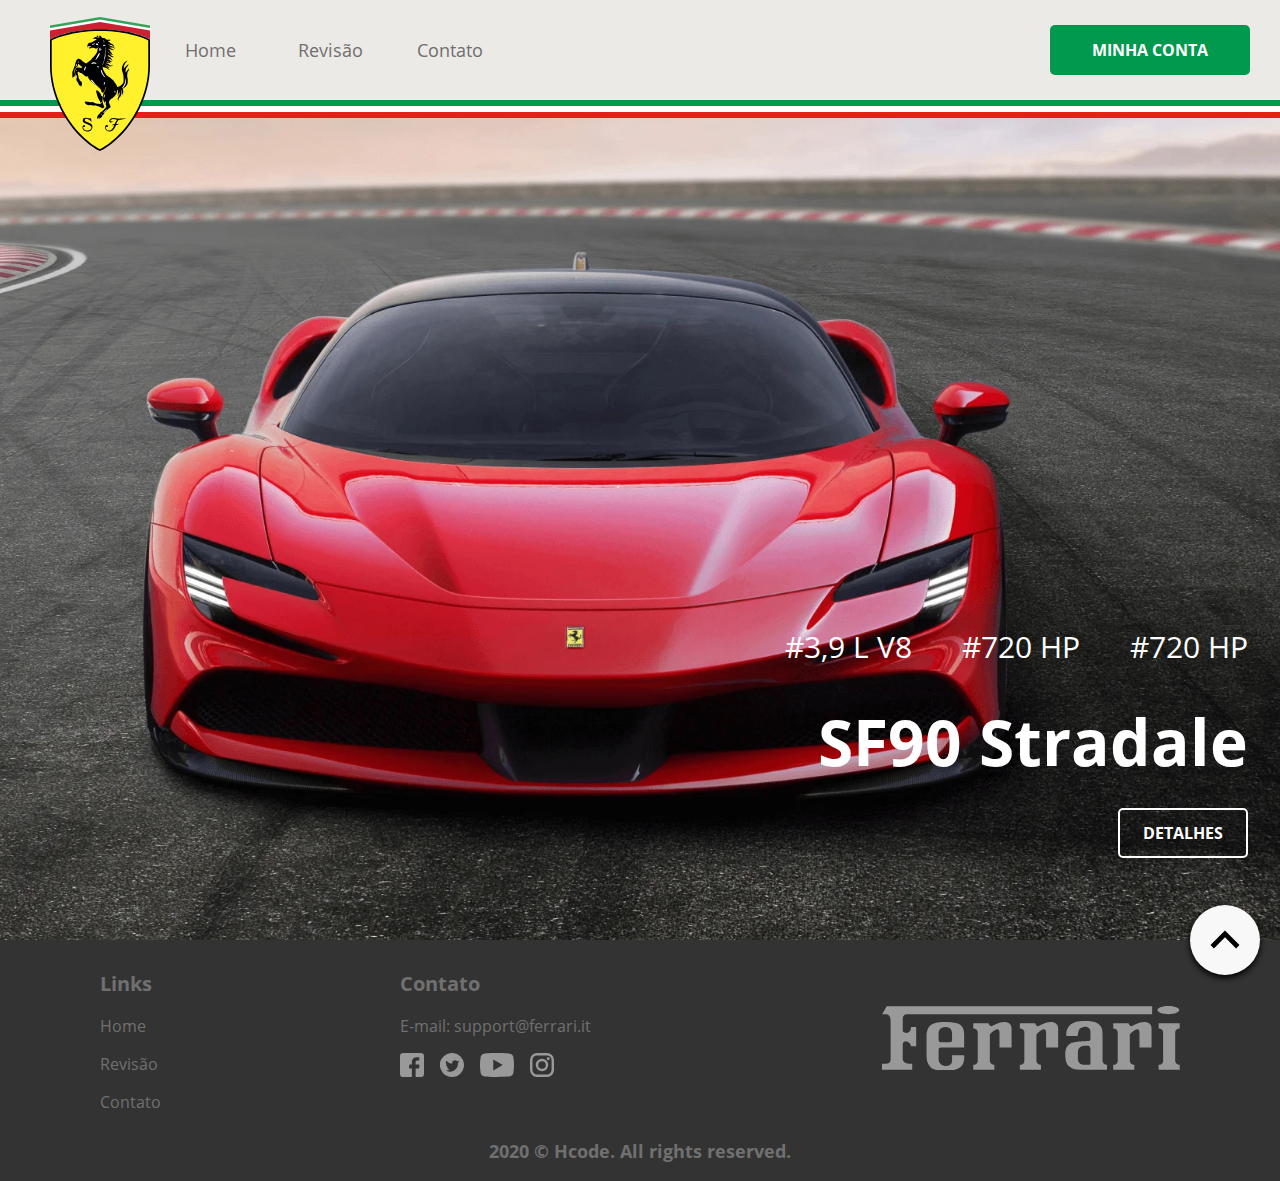
==== index.html @ 1946e090 "parte 1" ====
<!DOCTYPE html>
<html lang="pt-br">
  <head>
    <meta charset="UTF-8" />
    <meta name="viewport" content="width=device-width, initial-scale=1.0" />
    <title>Ferrari - Hcode Lab</title>
    <link
      rel="apple-touch-icon"
      sizes="57x57"
      href="assets/images/apple-icon-57x57.png"
    />
    <link
      rel="apple-touch-icon"
      sizes="60x60"
      href="assets/images/apple-icon-60x60.png"
    />
    <link
      rel="apple-touch-icon"
      sizes="72x72"
      href="assets/images/apple-icon-72x72.png"
    />
    <link
      rel="apple-touch-icon"
      sizes="76x76"
      href="assets/images/apple-icon-76x76.png"
    />
    <link
      rel="apple-touch-icon"
      sizes="114x114"
      href="assets/images/apple-icon-114x114.png"
    />
    <link
      rel="apple-touch-icon"
      sizes="120x120"
      href="assets/images/apple-icon-120x120.png"
    />
    <link
      rel="apple-touch-icon"
      sizes="144x144"
      href="assets/images/apple-icon-144x144.png"
    />
    <link
      rel="apple-touch-icon"
      sizes="152x152"
      href="assets/images/apple-icon-152x152.png"
    />
    <link
      rel="apple-touch-icon"
      sizes="180x180"
      href="assets/images/apple-icon-180x180.png"
    />
    <link
      rel="icon"
      type="image/png"
      sizes="192x192"
      href="assets/images/android-icon-192x192.png"
    />
    <link
      rel="icon"
      type="image/png"
      sizes="32x32"
      href="assets/images/favicon-32x32.png"
    />
    <link
      rel="icon"
      type="image/png"
      sizes="96x96"
      href="assets/images/favicon-96x96.png"
    />
    <link
      rel="icon"
      type="image/png"
      sizes="16x16"
      href="assets/images/favicon-16x16.png"
    />
    <link rel="manifest" href="manifest.json" />
    <meta name="msapplication-TileColor" content="#E1DEDD" />
    <meta
      name="msapplication-TileImage"
      content="assets/images/ms-icon-144x144.png"
    />
    <meta name="theme-color" content="#E1DEDD" />
    <meta name="description" content="Conheça a Ferrari Auto Center" />
    <link rel="stylesheet" href="assets/css/main.css" type="text/css" />
  </head>
  <body>
    <header id="header">
      <div class="overlay"></div>
      <a href="index.html#home"
        ><img
          src="assets/images/ferrari-logo.svg"
          class="logo"
          alt="Logo Ferrari"
      /></a>
      <button type="button" id="btn-open">
        <svg
          id="menu-black-18dp"
          xmlns="http://www.w3.org/2000/svg"
          width="32"
          height="32"
          viewBox="0 0 32 32"
        >
          <path
            id="Caminho_215"
            data-name="Caminho 215"
            d="M0,0H32V32H0Z"
            fill="none"
          />
          <path
            id="Caminho_216"
            data-name="Caminho 216"
            d="M3,18H29V16H3Zm0-5H29V11H3ZM3,6V8H29V6Z"
            transform="translate(0 4)"
          />
        </svg>
      </button>
      <div class="menu">
        <nav>
          <button type="button" id="btn-close">
            <svg
              xmlns="http://www.w3.org/2000/svg"
              width="24"
              height="24"
              viewBox="0 0 24 24"
            >
              <path d="M0,0H24V24H0Z" fill="none" />
              <path
                d="M19,6.41,17.59,5,12,10.59,6.41,5,5,6.41,10.59,12,5,17.59,6.41,19,12,13.41,17.59,19,19,17.59,13.41,12Z"
              />
            </svg>
          </button>
          <ul>
            <li><a href="index.html#home">Home</a></li>
            <li><a href="index.html#service">Revisão</a></li>
            <li><a href="index.html#contact">Contato</a></li>
            <li class="divider"><hr /></li>
            <li class="hide-guest">
              <a href="schedules.html">Agendamentos</a>
            </li>
            <li class="hide-guest"><a href="profile.html">Editar Dados</a></li>
            <li class="hide-guest">
              <a href="change-photo.html">Mudar Foto</a>
            </li>
            <li class="hide-guest">
              <a href="change-password.html">Alterar Senha</a>
            </li>
          </ul>
        </nav>
        <div class="footer">
          <hr />
          <div>
            <picture>
              <a href="profile.html"
                ><img src="assets/images/user.png" alt="João Rangel"
              /></a>
            </picture>
            <div>
              <a href="profile.html">
                <strong>João Rangel</strong>
                <small>joaohcrangel@gmail.com</small>
              </a>
            </div>
            <button type="button">
              <svg
                xmlns="http://www.w3.org/2000/svg"
                width="24"
                height="24"
                viewBox="0 0 24 24"
              >
                <path d="M0,0H24V24H0Z" fill="none" />
                <path
                  d="M10.09,15.59,11.5,17l5-5-5-5L10.09,8.41,12.67,11H3v2h9.67ZM19,3H5A2,2,0,0,0,3,5V9H5V5H19V19H5V15H3v4a2,2,0,0,0,2,2H19a2.006,2.006,0,0,0,2-2V5A2.006,2.006,0,0,0,19,3Z"
                  fill="#333"
                />
              </svg>
            </button>
          </div>
          <a href="auth.html" class="btn-register">Minha Conta</a>
        </div>
      </div>
      <hr class="italy" />
    </header>

    <main id="home">
      <header>
        <ul>
          <li>#3,9 L V8</li>
          <li>#720 HP</li>
          <li>#720 HP</li>
        </ul>
        <h1>SF90 Stradale</h1>
        <a>Detalhes</a>
      </header>
    </main>

    <footer id="footer">
      <button type="button">
        <svg
          xmlns="http://www.w3.org/2000/svg"
          width="64.317"
          height="64.317"
          viewBox="0 0 64.317 64.317"
        >
          <path d="M0,0H64.317V64.317H0Z" fill="none" />
          <path
            d="M9.779,27.858l12.3-12.274,12.3,12.274,3.779-3.779L22.079,8,6,24.079Z"
            transform="translate(10.079 13.439)"
          />
        </svg>
      </button>
      <div class="columns">
        <div>
          <ul class="links">
            <li class="title">Links</li>
            <li><a href="#">Home</a></li>
            <li><a href="#">Revisão</a></li>
            <li><a href="#">Contato</a></li>
          </ul>
          <ul>
            <li class="title">Contato</li>
            <li>
              E-mail:&nbsp;<a href="mailto:support@ferrari.it"
                >support@ferrari.it</a
              >
            </li>
            <li class="social">
              <a href="#"
                ><img src="assets/images/facebook.svg" alt="Facebook"
              /></a>
              <a href="#"
                ><img src="assets/images/twitter.svg" alt="Twitter"
              /></a>
              <a href="#"
                ><img src="assets/images/youtube.svg" alt="Youtube"
              /></a>
              <a href="#"
                ><img src="assets/images/instagram.svg" alt="Instagram"
              /></a>
            </li>
          </ul>
        </div>
        <a href="#" class="logo">
          <svg
            xmlns="http://www.w3.org/2000/svg"
            width="297.709"
            height="64.725"
            viewBox="0 0 297.709 64.725"
          >
            <defs>
              <style>
                .a {
                  opacity: 0.5;
                }
                .b {
                  fill: #fff;
                  fill-rule: evenodd;
                }
              </style>
            </defs>
            <g class="a" transform="translate(-2.792 -76.071)">
              <path
                class="b"
                d="M2.792,139.8V133.59H6.244c1.725,0,5.178-.345,5.178-4.487V91.825c0-2.244-.173-7.594-4.487-7.594H2.965l4.487-7.939h265.5v7.939H28.681c-2.244,0-5.178.517-5.178,5v11.736c.519,1.38,2.589,1.9,3.625,1.9S31.787,102.7,31.787,97h5.178v19.158H31.787c0-1.727-1.906-4.618-4.486-4.833-2.072-.172-3.8.517-3.8,3.28v14.5c0,1.555,1.9,4.487,6.386,4.487H33V139.8H2.792Z"
                transform="translate(0 0.131)"
              />
              <path
                class="b"
                d="M139.469,93.335c0,1.381,1.725,2.761,2.759,3.106,1.209-.862,7.6-4.486,12.6-4.486s7.592,2.587,7.592,6.558V117.5H150.339V102.829c0-1.9-.516-3.28-2.244-3.452s-6.212,3.452-7.419,5.178v26.232c0,2.417,2.416,4.142,4.487,4.142v5.006H124.109v-5.178c2.07,0,4.314-.691,4.487-3.8v-29.17c0-.862-1.381-3.28-4.487-3.28V93.335Zm144.487,0H262.9v5.178c3.1,0,4.484,2.416,4.484,3.28v29.167c-.17,3.106-2.416,3.8-4.484,3.8v5.178h21.053v-5.006c-2.07,0-4.487-1.725-4.487-4.142v-28.65c0-2.07,2.244-3.623,4.487-3.623Zm-191.085,0c0,1.381,1.725,2.761,2.761,3.106,1.208-.862,7.594-4.486,12.6-4.486s7.594,2.587,7.594,6.558V117.5H103.744V102.829c0-1.9-.519-3.28-2.244-3.452s-6.214,3.452-7.422,5.178v26.232c0,2.417,2.417,4.142,4.487,4.142v5.006H77.512v-5.178c2.07,0,4.314-.691,4.487-3.8v-29.17c0-.862-1.381-3.28-4.487-3.28V93.335Zm140,0c0,1.381,1.728,2.761,2.762,3.106,1.209-.862,7.592-4.486,12.6-4.486s7.592,2.587,7.592,6.558V117.5H243.743V102.829c0-1.9-.519-3.28-2.244-3.452s-6.212,3.452-7.422,5.178v26.232c0,2.417,2.416,4.142,4.487,4.142v5.006H217.509v-5.178c2.073,0,4.317-.691,4.487-3.8v-29.17c0-.862-1.38-3.28-4.487-3.28V93.335ZM68.4,125.436H56.317V130.1c0,1.9-.345,5.869-6.041,5.869s-7.42-3.8-7.42-6.559v-9.837a2.06,2.06,0,0,1,1.9-2.072H68.4V104.9c0-5.7-1.208-7.422-3.625-9.837S53.9,91.955,50.1,91.955c-9.664,0-12.772,1.38-15.533,3.623s-3.8,6.9-3.8,10.355v19.5c0,5.176,1.036,8.8,4.314,12.081s13.289,3.28,15.361,3.28,8.973.172,13.979-3.451S68.4,125.436,68.4,125.436Zm-25.542-21.4c0-2.761.862-6.9,6.9-6.9s6.558,4.487,6.558,6.9v6.212a2.1,2.1,0,0,1-2.07,2.07h-9.32a2.072,2.072,0,0,1-2.07-1.9v-6.386Zm163.955,26.75V104.9c0-3.97-.173-8.111-4.317-11.045s-10.872-2.761-13.461-2.761-11.217,0-15.189,4.487-3.28,8.8-3.28,10.526h11.306s.773-5.867,2.328-7.42,5.7-3.28,8.889-.519a4.772,4.772,0,0,1,1.637,3.8v7.42a1.835,1.835,0,0,1-1.552,1.727s-15.708.345-18.467,2.417-5.178,3.451-5.178,11.045,1.9,10.526,4.144,12.081,3.28,3.28,13.461,3.28H211.3v-5.006c-2.069,0-4.484-1.725-4.484-4.142Zm-12.083,2.934a1.391,1.391,0,0,1-1.206,1.034h-5.955c-4.23,0-5.436-3.623-5.436-5.869v-6.645c0-6.47,6.73-6.3,9.4-6.3s3.192,2.242,3.192,3.709V133.72Zm77.908-49.445c6.042,0,10.937-1.836,10.937-4.1s-4.895-4.1-10.937-4.1-10.94,1.836-10.94,4.1S266.6,84.276,272.637,84.276Z"
                transform="translate(16.545 0)"
              />
            </g>
          </svg>
        </a>
      </div>
      <p>2020 © Hcode. All rights reserved.</p>
    </footer>
  </body>
</html>
---- assets/css/main.css ----
@font-face {
  font-family: "Open Sans";
  src: local("Open Sans Light"), url("../fonts/OpenSans-Light.ttf") format("truetype");
  font-style: normal;
  font-weight: 300;
}
@font-face {
  font-family: "Open Sans";
  src: local("Open Sans Regular"), url("../fonts/OpenSans-Regular.ttf") format("truetype");
  font-style: normal;
  font-weight: 400;
}
@font-face {
  font-family: "Open Sans";
  src: local("Open Sans SemiBold"), url("../fonts/OpenSans-SemiBold.ttf") format("truetype");
  font-style: normal;
  font-weight: 600;
}
@font-face {
  font-family: "Open Sans";
  src: local("Open Sans Bold"), url("../fonts/OpenSans-Bold.ttf") format("truetype");
  font-style: normal;
  font-weight: bold;
}
@font-face {
  font-family: "Nothing";
  src: local("Nothing You Could Do"), url("../fonts/NothingYouCouldDo-Regular.ttf") format("truetype");
  font-style: normal;
  font-weight: 300;
}
@font-face {
  font-family: "Teko";
  src: local("Teko"), url("../fonts/Teko-Regular.ttf") format("truetype");
  font-style: normal;
  font-weight: 400;
}
:root {
  --white: #FFF;
  --black: #000;
  --black-hover: #111;
  --black-active: #222;
  --black-10: #0000001a;
  --black-50: rgba(0, 0, 0, .5);
  --black-75: #000000bf;
  --dark-0: #333;
  --dark-1: #000000BF;
  --gray: #79756C;
  --gray-0: #707070;
  --gray-1: #7E7E7E;
  --gray-2: #9A9A99;
  --gray-3: #CCC;
  --gray-4: #00000029;
  --gray-5: #E5E3DFBF;
  --gray-6: #F8F8F8;
  --gray-7: #E5E3DF;
  --gray-8: #DDD;
  --gray-9: #999;
  --gray-10: #EEE;
  --gray-11: #444;
  --gray-12: #E8E8E8;
  --red: #E32119;
  --red-hover: #E4423B;
  --red-active: #C91D16;
  --green: #00994D;
  --green-hover: #00BE60;
  --green-active: #00773C;
  --blue: #00A0E6;
  --blue-hover: #1CABE9;
  --blue-active: #199BD4;
  --success: #D4EDDA;
  --success-border: #C3E6CB;
  --success-color: #155724;
  --danger: #F8D7DA;
  --danger-border: #F5C6CB;
  --danger-color: #721C24;
  --space: 20px;
  --border-radius: 5px;
}

* {
  box-sizing: border-box;
  scroll-behavior: smooth;
  font-family: "Open Sans";
  font-style: normal;
  font-weight: 400;
}

body, div, article, aside, footer, header, main, nav, section, ul, ol, li, button, figure, picture, hr {
  display: flex;
}

body {
  margin: 0;
  flex-direction: column;
  background-color: var(--bg-color);
}
body > main {
  min-height: calc(100vh - 400px);
}

hr.divider {
  background-color: var(--gray-3);
  height: 1px;
  width: calc(100% - 2em);
  margin: 3em 0;
  border: none;
  align-self: center;
}

@media (min-width: 1200px) {
  body > main {
    min-height: calc(100vh - 341px);
  }
}
.toast {
  position: relative;
  height: 80px;
  width: 100%;
  align-items: center;
  padding: var(--space);
  border: 1px solid transparent;
  transition: 1s cubic-bezier(0.19, 1, 0.22, 1);
}
.toast .close {
  position: absolute;
  top: 0;
  right: 0;
  padding: 16px;
  background: none;
  border: none;
  font-size: 32px;
  transition: 0.3s;
  color: var(--black-50);
  min-width: 50px;
  margin: 15px;
}
.toast .close:hover {
  color: var(--black-75);
}
.toast.success {
  color: var(--success-color);
  border-color: var(--success-border);
  background-color: var(--success);
}
.toast.danger {
  color: var(--danger-color);
  border-color: var(--danger-border);
  background-color: var(--danger);
}

form {
  flex-direction: column;
  width: 100%;
  padding: 0 var(--space);
}
form .fields {
  flex-direction: column;
}
form .field {
  position: relative;
  flex-direction: column;
  width: 100%;
  margin-bottom: var(--space);
}
form .field label {
  color: var(--gray-3);
  font-size: 14px;
  position: absolute;
  top: 10px;
  left: 10px;
  transition: color 0.3s ease-in-out;
  z-index: 2;
}
form .field input, form .field textarea, form .field select {
  border: var(--gray-3) 1px solid;
  line-height: 1.5em;
  padding: 10px;
  padding-top: 33px;
  font-size: 16px;
  color: var(--dark-0);
  outline: none;
  border-radius: var(--border-radius);
  position: relative;
  z-index: 1;
  top: 0;
  transition: border-color 0.3s ease-in-out;
  width: 100%;
  background-color: transparent;
}
form .field input:focus, form .field textarea:focus, form .field select:focus {
  border-color: var(--green);
}
form .field input:focus + label, form .field textarea:focus + label, form .field select:focus + label {
  color: var(--green);
}
form .field input[readonly], form .field textarea[readonly], form .field select[readonly] {
  border: none;
  color: var(--black);
  font-weight: bold;
  font-size: 22px;
  text-transform: uppercase;
  padding-bottom: 0;
}
form .field input[readonly] + label, form .field textarea[readonly] + label, form .field select[readonly] + label {
  color: var(--gray-0);
  text-transform: uppercase;
}
form button {
  min-width: 130px;
  border: none;
  height: 50px;
  display: flex;
  justify-content: center;
  align-items: center;
  font-size: 16px;
  font-weight: bold;
  text-transform: uppercase;
  text-decoration: none;
  outline: none;
  cursor: pointer;
  border-radius: var(--border-radius);
  background: transparent;
  color: var(--black);
  background-color: var(--green);
  color: var(--white);
}
form button:hover {
  background-color: var(--black-10);
}
form button:active {
  background-color: var(--black-75);
}
form button:hover {
  background-color: var(--green-hover);
}
form button:active {
  background-color: var(--green-active);
}

@media (min-width: 1200px) {
  form {
    max-width: 400px;
  }
  form .fields {
    flex-direction: row;
  }
  form .fields .field {
    margin-right: var(--space);
  }
  form .fields .field:last-child {
    margin-right: 0;
  }
  form .fields .field textarea {
    min-height: 250px;
  }
  form button {
    max-width: 340px;
  }
}
header.page-title {
  display: flex;
  flex-direction: column;
  align-items: flex-start;
  width: 100%;
}
header.page-title h1, header.page-title h2, header.page-title h3, header.page-title h4, header.page-title h5, header.page-title h6 {
  color: var(--green);
  margin: 0;
  font-size: 32px;
  font-weight: 600;
}
header.page-title hr {
  width: 68px;
  border: none;
  border-top: 4px solid var(--red);
  margin: 10px 0;
}

.page {
  flex-direction: column;
  height: calc(100vh - 140px);
  overflow: auto;
}
.page .page-title {
  margin: var(--space);
  width: calc(100% - var(--space) * 2);
}
.page > header {
  width: 100%;
  min-height: 130px;
  background-color: var(--black);
  color: var(--white);
  justify-content: center;
  align-items: center;
  margin-top: 18px;
}
.page > header h1 {
  font-size: 23px;
  font-weight: bold;
  text-transform: uppercase;
}
.page > main {
  margin-bottom: 80px;
  flex-direction: column;
}
.page > main .toast {
  position: fixed;
  bottom: 0;
  left: 0;
  z-index: 3;
}
.page > main .toast.open {
  transform: translateY(-80px);
}
.page footer.fixed {
  width: 100%;
  position: fixed;
  bottom: 0;
  background-color: var(--gray-12);
  height: 80px;
  left: 0;
  justify-content: space-between;
  align-items: center;
  padding: var(--space);
  z-index: 4;
}
.page footer.fixed button, .page footer.fixed a {
  min-width: 130px;
  border: none;
  height: 50px;
  display: flex;
  justify-content: center;
  align-items: center;
  font-size: 16px;
  font-weight: bold;
  text-transform: uppercase;
  text-decoration: none;
  outline: none;
  cursor: pointer;
  border-radius: var(--border-radius);
  background: transparent;
  color: var(--black);
  background-color: var(--gray-3);
  color: var(--gray-0);
}
.page footer.fixed button:hover, .page footer.fixed a:hover {
  background-color: var(--black-10);
}
.page footer.fixed button:active, .page footer.fixed a:active {
  background-color: var(--black-75);
}
.page footer.fixed button:hover, .page footer.fixed a:hover {
  background-color: var(--gray-hover);
}
.page footer.fixed button:active, .page footer.fixed a:active {
  background-color: var(--gray-active);
}
.page footer.fixed button[type=submit], .page footer.fixed a.black {
  min-width: 130px;
  border: none;
  height: 50px;
  display: flex;
  justify-content: center;
  align-items: center;
  font-size: 16px;
  font-weight: bold;
  text-transform: uppercase;
  text-decoration: none;
  outline: none;
  cursor: pointer;
  border-radius: var(--border-radius);
  background: transparent;
  color: var(--black);
  background-color: var(--black);
  color: var(--white);
}
.page footer.fixed button[type=submit]:hover, .page footer.fixed a.black:hover {
  background-color: var(--black-10);
}
.page footer.fixed button[type=submit]:active, .page footer.fixed a.black:active {
  background-color: var(--black-75);
}
.page footer.fixed button[type=submit]:hover, .page footer.fixed a.black:hover {
  background-color: var(--black-hover);
}
.page footer.fixed button[type=submit]:active, .page footer.fixed a.black:active {
  background-color: var(--black-active);
}
.page.blue > header {
  background-color: var(--blue);
}
.page.blue footer.fixed button[type=submit], .page.blue footer.fixed a.black {
  min-width: 130px;
  border: none;
  height: 50px;
  display: flex;
  justify-content: center;
  align-items: center;
  font-size: 16px;
  font-weight: bold;
  text-transform: uppercase;
  text-decoration: none;
  outline: none;
  cursor: pointer;
  border-radius: var(--border-radius);
  background: transparent;
  color: var(--black);
  background-color: var(--blue);
  color: var(--white);
}
.page.blue footer.fixed button[type=submit]:hover, .page.blue footer.fixed a.black:hover {
  background-color: var(--black-10);
}
.page.blue footer.fixed button[type=submit]:active, .page.blue footer.fixed a.black:active {
  background-color: var(--black-75);
}
.page.blue footer.fixed button[type=submit]:hover, .page.blue footer.fixed a.black:hover {
  background-color: var(--blue-hover);
}
.page.blue footer.fixed button[type=submit]:active, .page.blue footer.fixed a.black:active {
  background-color: var(--blue-active);
}
.page.green > header {
  background-color: var(--green);
}
.page.green footer.fixed button[type=submit], .page.green footer.fixed a.black {
  min-width: 130px;
  border: none;
  height: 50px;
  display: flex;
  justify-content: center;
  align-items: center;
  font-size: 16px;
  font-weight: bold;
  text-transform: uppercase;
  text-decoration: none;
  outline: none;
  cursor: pointer;
  border-radius: var(--border-radius);
  background: transparent;
  color: var(--black);
  background-color: var(--green);
  color: var(--white);
}
.page.green footer.fixed button[type=submit]:hover, .page.green footer.fixed a.black:hover {
  background-color: var(--black-10);
}
.page.green footer.fixed button[type=submit]:active, .page.green footer.fixed a.black:active {
  background-color: var(--black-75);
}
.page.green footer.fixed button[type=submit]:hover, .page.green footer.fixed a.black:hover {
  background-color: var(--green-hover);
}
.page.green footer.fixed button[type=submit]:active, .page.green footer.fixed a.black:active {
  background-color: var(--green-active);
}

@media (min-width: 1200px) {
  .page > header {
    justify-content: flex-start;
    padding-left: 185px;
    min-height: 160px;
  }
  .page > header h1 {
    font-size: 32px;
  }
  .page footer.fixed {
    justify-content: flex-start;
  }
  .page footer.fixed button + button, .page footer.fixed a + a, .page footer.fixed button + a, .page footer.fixed a + button {
    margin-right: var(--space);
  }
  .page footer.fixed button, .page footer.fixed a {
    order: 1;
  }
  .page footer.fixed button:first-child, .page footer.fixed a:first-child {
    order: 2;
  }
}
.calendar {
  flex-direction: column;
  padding: 0 var(--space);
  margin-bottom: var(--space);
}
.calendar .month {
  justify-content: space-between;
  align-items: center;
  color: var(--gray-2);
  margin-bottom: 10px;
  text-transform: uppercase;
}
.calendar .month h2 {
  font-size: 22px;
  font-weight: 400;
}
.calendar .month button {
  min-width: 130px;
  border: none;
  height: 50px;
  display: flex;
  justify-content: center;
  align-items: center;
  font-size: 16px;
  font-weight: bold;
  text-transform: uppercase;
  text-decoration: none;
  outline: none;
  cursor: pointer;
  border-radius: var(--border-radius);
  background: transparent;
  color: var(--black);
  border: var(--gray-2) 2px solid;
  border-radius: var(--border-radius);
  color: var(--gray-2);
}
.calendar .month button:hover {
  background-color: var(--black-10);
}
.calendar .month button:active {
  background-color: var(--black-75);
}
.calendar .month nav button {
  min-width: 50px;
}
.calendar .month nav button + button {
  margin-left: 10px;
}
.calendar .month .btn-today {
  display: none;
}
.calendar ul {
  margin: 0;
  padding: 0;
}
.calendar .weekdays {
  font-weight: bold;
  text-transform: uppercase;
  color: var(--gray-0);
  display: grid;
  grid-template-columns: 1fr 1fr 1fr 1fr 1fr 1fr 1fr;
}
.calendar .weekdays li {
  justify-content: center;
  padding: 8px 0;
  font-size: 12px;
  font-weight: bold;
}
.calendar .days {
  display: grid;
  grid-template-columns: repeat(7, 1fr);
  grid-template-rows: repeat(5, 12vw);
  grid-gap: 10px;
  color: var(--dark-0);
}
.calendar .days li {
  font-size: 16px;
  justify-content: center;
  align-items: center;
  padding: 0;
  border-radius: 50%;
  cursor: pointer;
  transition: all 0.1s ease-in-out;
}
.calendar .days li:hover {
  background-color: var(--gray-7);
}
.calendar .days li.active {
  background-color: var(--blue);
  color: var(--white);
}
.calendar .days li.active:hover {
  background-color: var(--blue-hover);
}
.calendar .days li.active:active {
  background-color: var(--blue-active);
}
.calendar .days li.selected {
  background-color: var(--green);
  color: var(--white);
}
.calendar .days li.selected:hover {
  background-color: var(--green-hover);
}
.calendar .days li.selected:active {
  background-color: var(--green-active);
}

@media (min-width: 992px) {
  .calendar {
    max-width: 992px;
  }
  .calendar .month {
    margin: var(--space) 0;
  }
  .calendar .month h2 {
    font-size: 44px;
  }
  .calendar .month .btn-today {
    display: flex;
  }
  .calendar .weedays li {
    font-size: 21px;
    font-weight: bold;
  }
  .calendar .days {
    grid-template-rows: repeat(5, 141.7142857143px);
  }
  .calendar .days li {
    font-size: 38px;
  }
}
#header {
  min-width: 320px;
  width: 100%;
  height: 60px;
  background-color: var(--gray-5);
  position: relative;
  z-index: 3;
}
#header .italy {
  width: 100%;
  position: absolute;
  top: 60px;
  background-color: var(--white);
  border: none;
  border-top: var(--green) 6px solid;
  border-bottom: var(--red) 6px solid;
  height: 18px;
  margin: 0;
}
#header .logo {
  position: absolute;
  transition: all 1s ease-in-out;
  top: 15px;
  width: 72px;
  right: calc(50vw - 36px);
  z-index: 5;
}
#header .menu {
  transition: right 0.5s ease-in-out;
  width: 300px;
  height: 100vh;
  padding-bottom: 50px;
  background-color: var(--gray-7);
  position: fixed;
  right: -300px;
  top: 0;
  z-index: 4;
  flex-direction: column;
  justify-content: space-between;
}
#header .menu hr {
  width: 100%;
  border-bottom: none;
  border-color: var(--black-10);
  margin: 0;
}
#header .menu.logged nav ul li.divider {
  display: flex;
}
#header .menu.logged nav ul li.hide-guest {
  display: flex;
}
#header .menu.logged .footer > div {
  display: flex;
}
#header .menu.logged .footer > a.btn-register {
  display: none;
}
#header .menu nav {
  flex-direction: column;
}
#header .menu nav ul {
  margin: 0;
  padding: 0;
  margin-top: 249px;
  width: 100%;
  flex-direction: column;
}
#header .menu nav ul li {
  padding: 14px 0;
  list-style: none;
  justify-content: center;
}
#header .menu nav ul li a {
  text-decoration: none;
  color: var(--gray-0);
}
#header .menu nav ul li.hide-guest, #header .menu nav ul li.divider {
  display: none;
}
#header .menu nav ul li hr {
  margin: 15px 0;
}
#header .menu .footer {
  flex-direction: column;
  align-items: center;
  width: 100%;
}
#header .menu .footer > div {
  display: none;
  padding: 15px;
  width: 100%;
  align-items: center;
}
#header .menu .footer > div picture {
  margin-right: 10px;
}
#header .menu .footer > div picture img {
  width: 40px;
  height: 40px;
  border-radius: 50%;
}
#header .menu .footer > div > div {
  flex-direction: column;
  flex: 1;
}
#header .menu .footer > div a {
  color: var(--dark-0);
  text-decoration: none;
  font-size: 16px;
}
#header .menu .footer > div a small {
  color: var(--gray-2);
  font-size: 12px;
}
#header .menu .btn-register {
  margin: 20px;
  width: 260px;
  min-width: 130px;
  border: none;
  height: 50px;
  display: flex;
  justify-content: center;
  align-items: center;
  font-size: 16px;
  font-weight: bold;
  text-transform: uppercase;
  text-decoration: none;
  outline: none;
  cursor: pointer;
  border-radius: var(--border-radius);
  background: transparent;
  color: var(--black);
  background-color: var(--green);
  color: var(--white);
}
#header .menu .btn-register:hover {
  background-color: var(--black-10);
}
#header .menu .btn-register:active {
  background-color: var(--black-75);
}
#header .menu .btn-register:hover {
  background-color: var(--green-hover);
}
#header .menu .btn-register:active {
  background-color: var(--green-active);
}
#header button {
  background: none;
  border: none;
  outline: none;
  padding: 13px;
}
#header #btn-open, #header #btn-close {
  position: absolute;
  right: 0;
}

.open-menu {
  overflow: hidden;
}
.open-menu #header .overlay {
  position: fixed;
  top: 0;
  left: 0;
  width: 100vw;
  height: 100vh;
  background-color: var(--dark-1);
  z-index: 4;
}
.open-menu #header .menu {
  right: 0;
}
.open-menu #header .logo {
  right: 87px;
  width: 120px;
}

@media (min-width: 1200px) {
  .open-menu {
    overflow: initial;
  }
  .open-menu #header .overlay {
    display: none;
  }
  .open-menu #header .logo {
    width: 100px;
    top: 17px;
    right: calc(100vw - 150px);
  }
  #header {
    height: 100px;
  }
  #header .italy {
    top: 100px;
  }
  #header .logo {
    width: 100px;
    top: 17px;
    right: calc(100vw - 150px);
  }
  #header #btn-open, #header #btn-close {
    display: none;
  }
  #header .menu {
    right: initial;
    position: static;
    background-color: initial;
    width: 100%;
    height: 100px;
    flex-direction: row;
    margin-left: 150px;
    justify-content: space-between;
    align-items: center;
    padding-bottom: 0;
  }
  #header .menu .btn-register {
    margin: 0;
    margin-right: 30px;
    width: 200px;
  }
  #header .menu nav {
    width: 100%;
  }
  #header .menu nav ul {
    flex-direction: row;
    justify-content: flex-start;
    align-items: center;
    margin-top: 0;
  }
  #header .menu nav ul li a {
    font-size: 18px;
    min-width: 120px;
    padding: 10px 0;
    text-align: center;
  }
  #header .menu nav ul li a:hover {
    color: var(--black);
  }
  #header .menu .footer {
    width: initial;
    justify-content: center;
  }
  #header .menu .footer hr {
    display: none;
  }
  #header .menu .footer > div {
    height: 100px;
  }
}
#footer {
  width: 100%;
  min-width: 320px;
  background-color: var(--dark-0);
  position: relative;
  flex-direction: column;
  padding: var(--space);
  align-items: center;
  color: var(--gray-0);
}
#footer button {
  position: absolute;
  right: var(--space);
  background-color: var(--gray-6);
  box-shadow: var(--black) 0 3px 6px;
  border: none;
  border-radius: 50%;
  width: 70px;
  height: 70px;
  outline: none;
  justify-content: center;
  align-items: center;
  top: -35px;
  z-index: 1;
  cursor: pointer;
}
#footer button:hover {
  background-color: var(--white);
}
#footer .columns {
  width: 100%;
  flex-direction: column;
  align-items: center;
}
#footer .columns .links {
  display: none;
}
#footer .columns ul {
  margin: 0;
  padding: 0;
  width: 300px;
  flex-direction: column;
}
#footer .columns ul li {
  list-style: none;
  font-size: 16px;
  padding: 0.5em 0;
}
#footer .columns ul li a {
  color: var(--gray-0);
  text-decoration: none;
}
#footer .columns ul li.title {
  font-weight: bold;
  font-size: 20px;
}
#footer .columns ul li.social {
  align-items: center;
}
#footer .columns ul li.social a {
  margin-right: 1em;
}
#footer .columns ul li.social img {
  height: 24px;
}
#footer .columns .logo {
  margin: var(--space) 0;
}
#footer p {
  font-weight: bold;
  font-size: 18px;
}

@media (min-width: 1200px) {
  #footer {
    padding-left: 100px;
    padding-right: 100px;
    padding-bottom: 0;
  }
  #footer .columns {
    flex-direction: row;
    justify-content: space-between;
  }
  #footer .columns .links {
    display: flex;
  }
  #footer .columns ul li a:hover {
    color: var(--white);
  }
}
#home header {
  width: 100%;
  min-width: 320px;
  min-height: calc(100vh - 60px);
  background-image: url("/assets/images/ferrari-vermelha-1200.webp");
  background-position-x: 80%;
  background-position-y: center;
  background-repeat: no-repeat;
  background-size: cover;
  flex-direction: column;
  justify-content: flex-end;
  align-items: flex-end;
  padding: 2em;
}
#home header a {
  min-width: 130px;
  border: none;
  height: 50px;
  display: flex;
  justify-content: center;
  align-items: center;
  font-size: 16px;
  font-weight: bold;
  text-transform: uppercase;
  text-decoration: none;
  outline: none;
  cursor: pointer;
  border-radius: var(--border-radius);
  background: transparent;
  color: var(--black);
  color: var(--white);
  border: var(--white) 2px solid;
}
#home header a:hover {
  background-color: var(--black-10);
}
#home header a:active {
  background-color: var(--black-75);
}
#home header a:hover {
  background-color: var(--white);
  color: var(--black);
}
#home header h1 {
  color: var(--white);
  font-size: 4em;
  font-weight: bold;
  text-align: right;
  line-height: 1.25em;
  margin: 0.4em 0;
}
#home header ul {
  display: none;
}

@media (min-width: 1200px) {
  #home header {
    background-image: url("/assets/images/ferrari-vermelha.webp");
  }
  #home header a {
    margin-bottom: 50px;
  }
  #home header h1 {
    margin-top: 40px;
  }
  #home header ul {
    display: flex;
    color: var(--white);
    margin: 0;
  }
  #home header ul li {
    font-size: 30px;
    height: 30px;
    line-height: 30px;
    margin-left: 50px;
  }
}
@media (min-width: 1920px) {
  #home header {
    background-image: url("/assets/images/ferrari-vermelha@2x.webp");
  }
}

/*# sourceMappingURL=main.css.map */
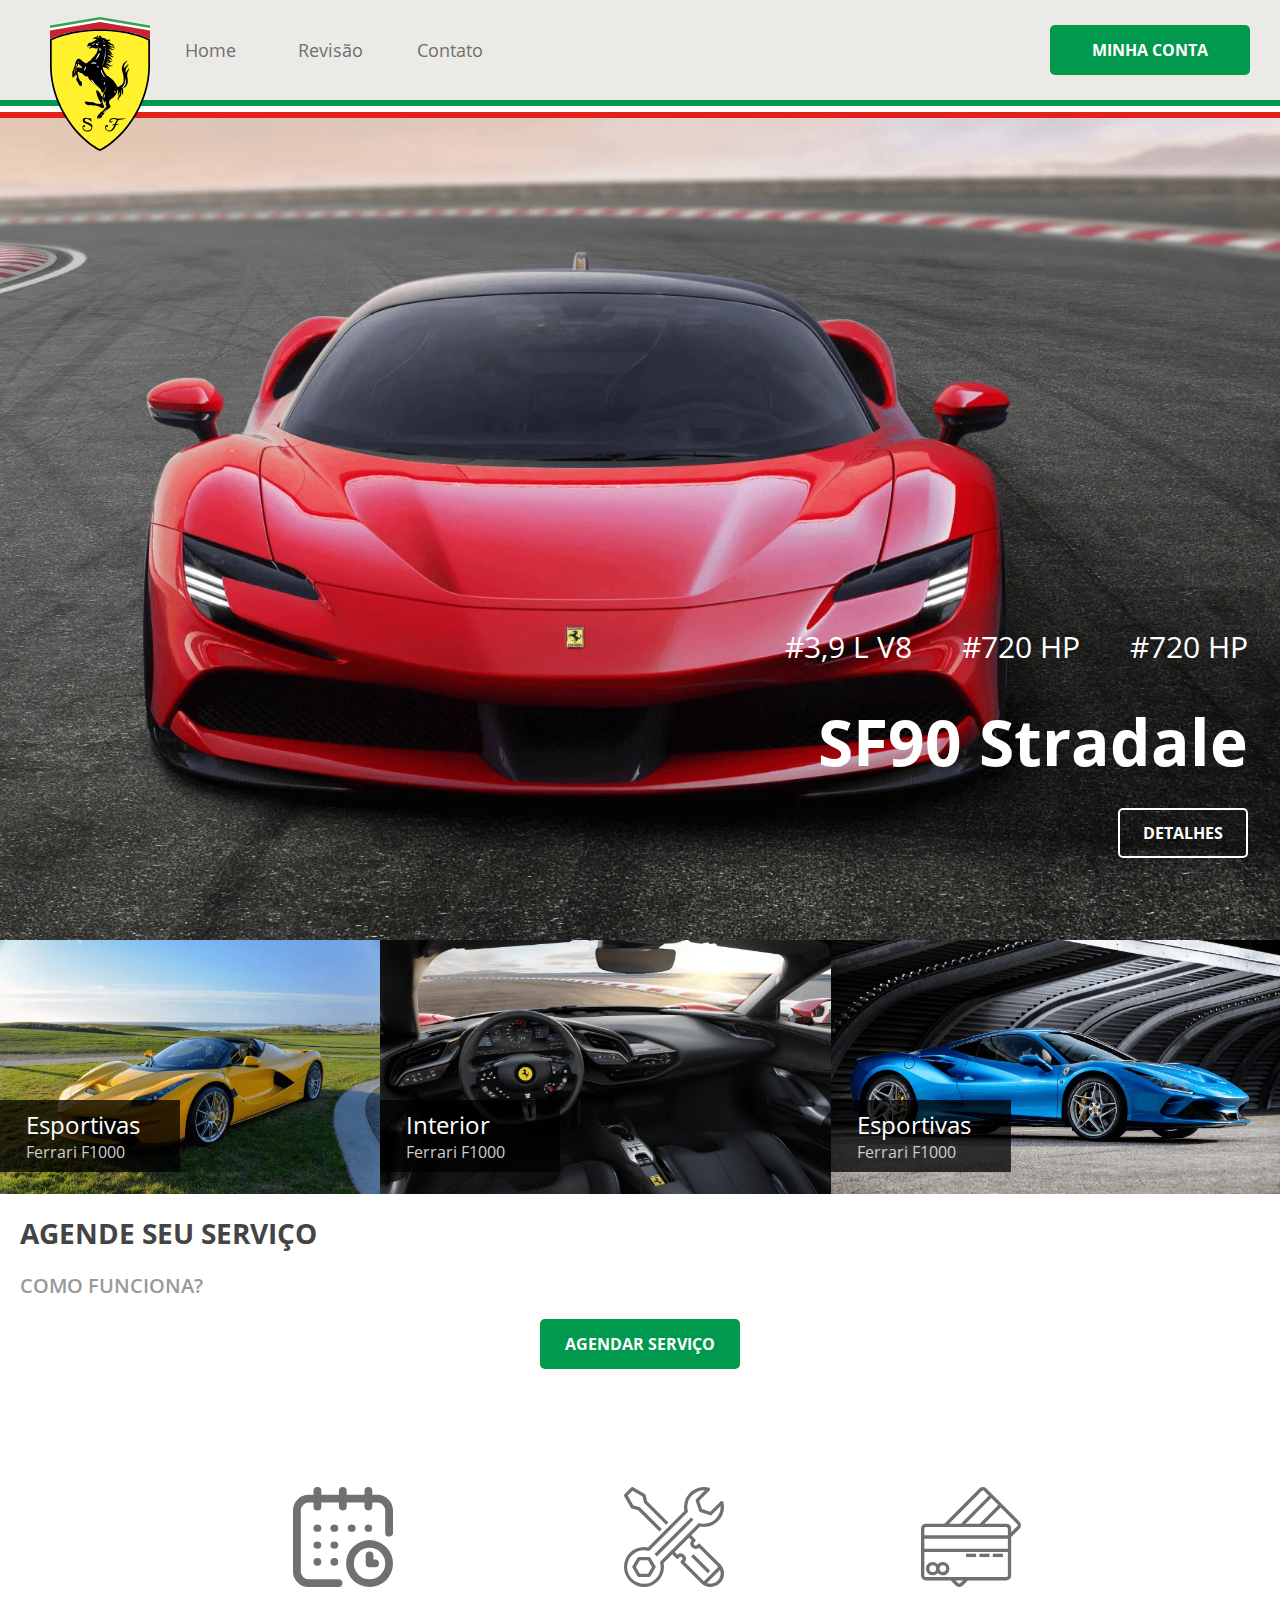
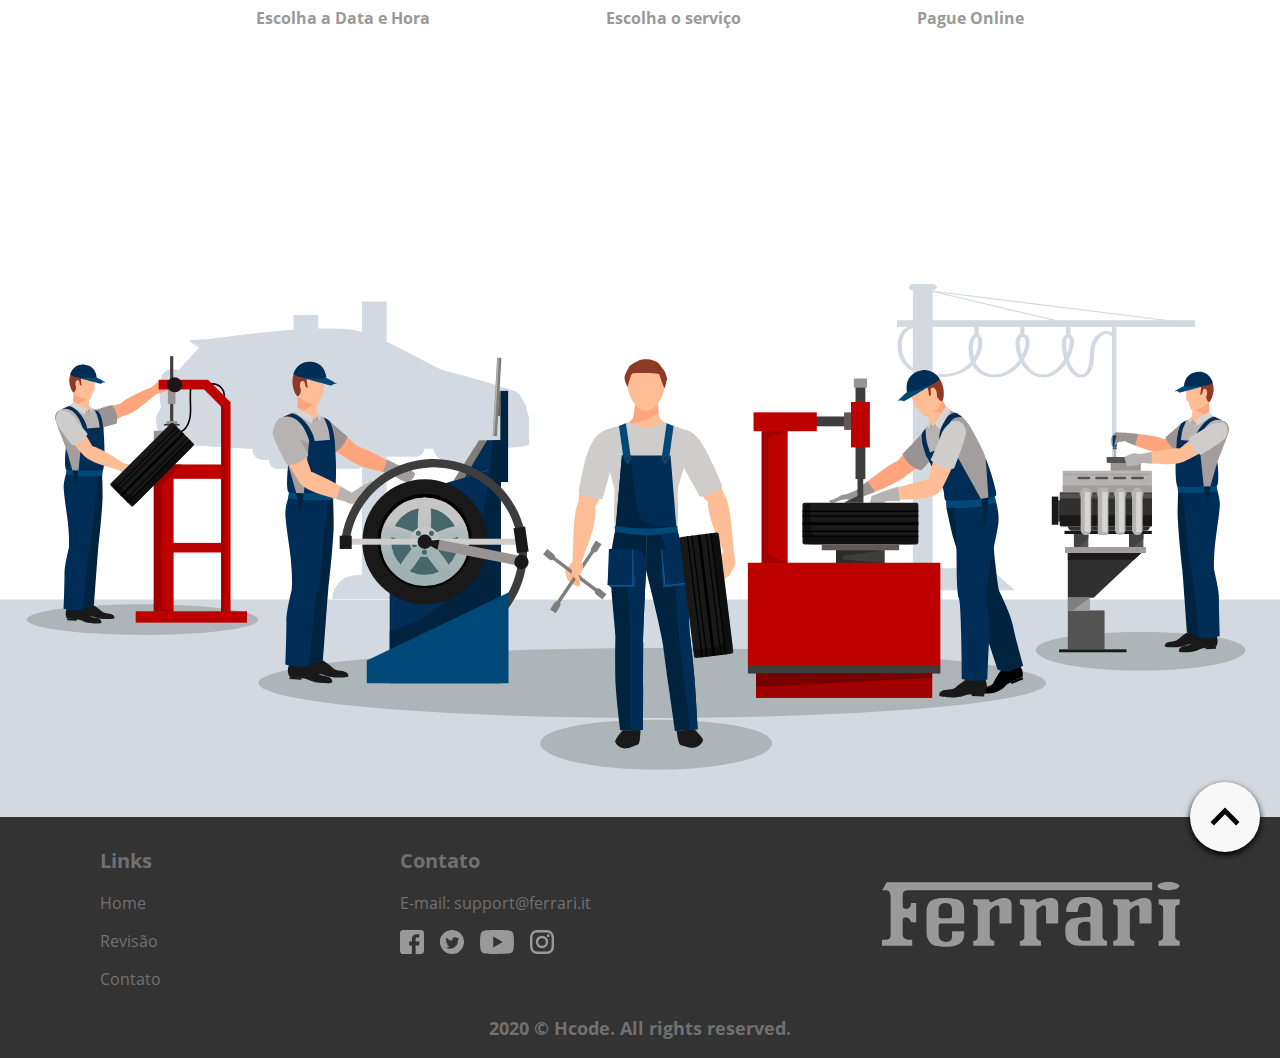
==== commit e4c30bfa: "Dia 1 - Parte 2" ====
--- a/index.html
+++ b/index.html
@@ -1,278 +1,228 @@
 <!DOCTYPE html>
 <html lang="pt-br">
-  <head>
-    <meta charset="UTF-8" />
-    <meta name="viewport" content="width=device-width, initial-scale=1.0" />
-    <title>Ferrari - Hcode Lab</title>
-    <link
-      rel="apple-touch-icon"
-      sizes="57x57"
-      href="assets/images/apple-icon-57x57.png"
-    />
-    <link
-      rel="apple-touch-icon"
-      sizes="60x60"
-      href="assets/images/apple-icon-60x60.png"
-    />
-    <link
-      rel="apple-touch-icon"
-      sizes="72x72"
-      href="assets/images/apple-icon-72x72.png"
-    />
-    <link
-      rel="apple-touch-icon"
-      sizes="76x76"
-      href="assets/images/apple-icon-76x76.png"
-    />
-    <link
-      rel="apple-touch-icon"
-      sizes="114x114"
-      href="assets/images/apple-icon-114x114.png"
-    />
-    <link
-      rel="apple-touch-icon"
-      sizes="120x120"
-      href="assets/images/apple-icon-120x120.png"
-    />
-    <link
-      rel="apple-touch-icon"
-      sizes="144x144"
-      href="assets/images/apple-icon-144x144.png"
-    />
-    <link
-      rel="apple-touch-icon"
-      sizes="152x152"
-      href="assets/images/apple-icon-152x152.png"
-    />
-    <link
-      rel="apple-touch-icon"
-      sizes="180x180"
-      href="assets/images/apple-icon-180x180.png"
-    />
-    <link
-      rel="icon"
-      type="image/png"
-      sizes="192x192"
-      href="assets/images/android-icon-192x192.png"
-    />
-    <link
-      rel="icon"
-      type="image/png"
-      sizes="32x32"
-      href="assets/images/favicon-32x32.png"
-    />
-    <link
-      rel="icon"
-      type="image/png"
-      sizes="96x96"
-      href="assets/images/favicon-96x96.png"
-    />
-    <link
-      rel="icon"
-      type="image/png"
-      sizes="16x16"
-      href="assets/images/favicon-16x16.png"
-    />
-    <link rel="manifest" href="manifest.json" />
-    <meta name="msapplication-TileColor" content="#E1DEDD" />
-    <meta
-      name="msapplication-TileImage"
-      content="assets/images/ms-icon-144x144.png"
-    />
-    <meta name="theme-color" content="#E1DEDD" />
-    <meta name="description" content="Conheça a Ferrari Auto Center" />
-    <link rel="stylesheet" href="assets/css/main.css" type="text/css" />
-  </head>
-  <body>
-    <header id="header">
-      <div class="overlay"></div>
-      <a href="index.html#home"
-        ><img
-          src="assets/images/ferrari-logo.svg"
-          class="logo"
-          alt="Logo Ferrari"
-      /></a>
-      <button type="button" id="btn-open">
-        <svg
-          id="menu-black-18dp"
-          xmlns="http://www.w3.org/2000/svg"
-          width="32"
-          height="32"
-          viewBox="0 0 32 32"
-        >
-          <path
-            id="Caminho_215"
-            data-name="Caminho 215"
-            d="M0,0H32V32H0Z"
-            fill="none"
-          />
-          <path
-            id="Caminho_216"
-            data-name="Caminho 216"
-            d="M3,18H29V16H3Zm0-5H29V11H3ZM3,6V8H29V6Z"
-            transform="translate(0 4)"
-          />
-        </svg>
-      </button>
-      <div class="menu">
-        <nav>
-          <button type="button" id="btn-close">
-            <svg
-              xmlns="http://www.w3.org/2000/svg"
-              width="24"
-              height="24"
-              viewBox="0 0 24 24"
-            >
+
+<head>
+  <meta charset="UTF-8" />
+  <meta name="viewport" content="width=device-width, initial-scale=1.0" />
+  <title>Ferrari - Hcode Lab</title>
+  <link rel="apple-touch-icon" sizes="57x57" href="assets/images/apple-icon-57x57.png" />
+  <link rel="apple-touch-icon" sizes="60x60" href="assets/images/apple-icon-60x60.png" />
+  <link rel="apple-touch-icon" sizes="72x72" href="assets/images/apple-icon-72x72.png" />
+  <link rel="apple-touch-icon" sizes="76x76" href="assets/images/apple-icon-76x76.png" />
+  <link rel="apple-touch-icon" sizes="114x114" href="assets/images/apple-icon-114x114.png" />
+  <link rel="apple-touch-icon" sizes="120x120" href="assets/images/apple-icon-120x120.png" />
+  <link rel="apple-touch-icon" sizes="144x144" href="assets/images/apple-icon-144x144.png" />
+  <link rel="apple-touch-icon" sizes="152x152" href="assets/images/apple-icon-152x152.png" />
+  <link rel="apple-touch-icon" sizes="180x180" href="assets/images/apple-icon-180x180.png" />
+  <link rel="icon" type="image/png" sizes="192x192" href="assets/images/android-icon-192x192.png" />
+  <link rel="icon" type="image/png" sizes="32x32" href="assets/images/favicon-32x32.png" />
+  <link rel="icon" type="image/png" sizes="96x96" href="assets/images/favicon-96x96.png" />
+  <link rel="icon" type="image/png" sizes="16x16" href="assets/images/favicon-16x16.png" />
+  <link rel="manifest" href="manifest.json" />
+  <meta name="msapplication-TileColor" content="#E1DEDD" />
+  <meta name="msapplication-TileImage" content="assets/images/ms-icon-144x144.png" />
+  <meta name="theme-color" content="#E1DEDD" />
+  <meta name="description" content="Conheça a Ferrari Auto Center" />
+  <link rel="stylesheet" href="assets/css/main.css" type="text/css" />
+</head>
+
+<body>
+  <header id="header">
+    <div class="overlay"></div>
+    <a href="index.html#home"><img src="assets/images/ferrari-logo.svg" class="logo" alt="Logo Ferrari" /></a>
+    <button type="button" id="btn-open">
+      <svg id="menu-black-18dp" xmlns="http://www.w3.org/2000/svg" width="32" height="32" viewBox="0 0 32 32">
+        <path id="Caminho_215" data-name="Caminho 215" d="M0,0H32V32H0Z" fill="none" />
+        <path id="Caminho_216" data-name="Caminho 216" d="M3,18H29V16H3Zm0-5H29V11H3ZM3,6V8H29V6Z"
+          transform="translate(0 4)" />
+      </svg>
+    </button>
+    <div class="menu">
+      <nav>
+        <button type="button" id="btn-close">
+          <svg xmlns="http://www.w3.org/2000/svg" width="24" height="24" viewBox="0 0 24 24">
+            <path d="M0,0H24V24H0Z" fill="none" />
+            <path
+              d="M19,6.41,17.59,5,12,10.59,6.41,5,5,6.41,10.59,12,5,17.59,6.41,19,12,13.41,17.59,19,19,17.59,13.41,12Z" />
+          </svg>
+        </button>
+        <ul>
+          <li><a href="index.html#home">Home</a></li>
+          <li><a href="index.html#service">Revisão</a></li>
+          <li><a href="index.html#contact">Contato</a></li>
+          <li class="divider">
+            <hr />
+          </li>
+          <li class="hide-guest">
+            <a href="schedules.html">Agendamentos</a>
+          </li>
+          <li class="hide-guest"><a href="profile.html">Editar Dados</a></li>
+          <li class="hide-guest">
+            <a href="change-photo.html">Mudar Foto</a>
+          </li>
+          <li class="hide-guest">
+            <a href="change-password.html">Alterar Senha</a>
+          </li>
+        </ul>
+      </nav>
+      <div class="footer">
+        <hr />
+        <div>
+          <picture>
+            <a href="profile.html"><img src="assets/images/user.png" alt="João Rangel" /></a>
+          </picture>
+          <div>
+            <a href="profile.html">
+              <strong>João Rangel</strong>
+              <small>joaohcrangel@gmail.com</small>
+            </a>
+          </div>
+          <button type="button">
+            <svg xmlns="http://www.w3.org/2000/svg" width="24" height="24" viewBox="0 0 24 24">
               <path d="M0,0H24V24H0Z" fill="none" />
               <path
-                d="M19,6.41,17.59,5,12,10.59,6.41,5,5,6.41,10.59,12,5,17.59,6.41,19,12,13.41,17.59,19,19,17.59,13.41,12Z"
-              />
+                d="M10.09,15.59,11.5,17l5-5-5-5L10.09,8.41,12.67,11H3v2h9.67ZM19,3H5A2,2,0,0,0,3,5V9H5V5H19V19H5V15H3v4a2,2,0,0,0,2,2H19a2.006,2.006,0,0,0,2-2V5A2.006,2.006,0,0,0,19,3Z"
+                fill="#333" />
             </svg>
           </button>
-          <ul>
-            <li><a href="index.html#home">Home</a></li>
-            <li><a href="index.html#service">Revisão</a></li>
-            <li><a href="index.html#contact">Contato</a></li>
-            <li class="divider"><hr /></li>
-            <li class="hide-guest">
-              <a href="schedules.html">Agendamentos</a>
-            </li>
-            <li class="hide-guest"><a href="profile.html">Editar Dados</a></li>
-            <li class="hide-guest">
-              <a href="change-photo.html">Mudar Foto</a>
-            </li>
-            <li class="hide-guest">
-              <a href="change-password.html">Alterar Senha</a>
-            </li>
-          </ul>
-        </nav>
-        <div class="footer">
-          <hr />
-          <div>
-            <picture>
-              <a href="profile.html"
-                ><img src="assets/images/user.png" alt="João Rangel"
-              /></a>
-            </picture>
-            <div>
-              <a href="profile.html">
-                <strong>João Rangel</strong>
-                <small>joaohcrangel@gmail.com</small>
-              </a>
-            </div>
-            <button type="button">
-              <svg
-                xmlns="http://www.w3.org/2000/svg"
-                width="24"
-                height="24"
-                viewBox="0 0 24 24"
-              >
-                <path d="M0,0H24V24H0Z" fill="none" />
-                <path
-                  d="M10.09,15.59,11.5,17l5-5-5-5L10.09,8.41,12.67,11H3v2h9.67ZM19,3H5A2,2,0,0,0,3,5V9H5V5H19V19H5V15H3v4a2,2,0,0,0,2,2H19a2.006,2.006,0,0,0,2-2V5A2.006,2.006,0,0,0,19,3Z"
-                  fill="#333"
-                />
-              </svg>
-            </button>
-          </div>
-          <a href="auth.html" class="btn-register">Minha Conta</a>
         </div>
+        <a href="auth.html" class="btn-register">Minha Conta</a>
       </div>
-      <hr class="italy" />
+    </div>
+    <hr class="italy" />
+  </header>
+
+  <main id="home">
+    <header>
+      <ul>
+        <li>#3,9 L V8</li>
+        <li>#720 HP</li>
+        <li>#720 HP</li>
+      </ul>
+      <h1>SF90 Stradale</h1>
+      <a>Detalhes</a>
     </header>
 
-    <main id="home">
-      <header>
+    <section class="gallery">
+      <figure>
+        <picture>
+          <source srcset="assets/images/ferrari-amarela.webp" type="image/webp" />
+          <img src="assets/images/ferrari-amarela.png" alt="Ferrari Amarela" />
+        </picture>
+        <figcaption>
+          <h2>Esportivas</h2>
+          <p>Ferrari F1000</p>
+        </figcaption>
+      </figure>
+      <figure>
+        <picture>
+          <source srcset="assets/images/ferrari-interior.webp" type="image/webp" />
+          <img src="assets/images/ferrari-interior.png" alt="Ferrari interior" />
+        </picture>
+        <figcaption>
+          <h2>Interior</h2>
+          <p>Ferrari F1000</p>
+        </figcaption>
+      </figure>
+      <figure>
+        <picture>
+          <source srcset="assets/images/ferrari-azul.webp" type="image/webp" />
+          <img src="assets/images/ferrari-azul.png" alt="Ferrari Azul" />
+        </picture>
+        <figcaption>
+          <h2>Esportivas</h2>
+          <p>Ferrari F1000</p>
+        </figcaption>
+      </figure>
+    </section>
+
+    <section class="services">
+      <h2>Agende seu serviço</h2>
+      <p>Como funciona?</p>
+      <div class="services_wrapper">
         <ul>
-          <li>#3,9 L V8</li>
-          <li>#720 HP</li>
-          <li>#720 HP</li>
-        </ul>
-        <h1>SF90 Stradale</h1>
-        <a>Detalhes</a>
-      </header>
-    </main>
-
-    <footer id="footer">
-      <button type="button">
-        <svg
-          xmlns="http://www.w3.org/2000/svg"
-          width="64.317"
-          height="64.317"
-          viewBox="0 0 64.317 64.317"
-        >
-          <path d="M0,0H64.317V64.317H0Z" fill="none" />
-          <path
-            d="M9.779,27.858l12.3-12.274,12.3,12.274,3.779-3.779L22.079,8,6,24.079Z"
-            transform="translate(10.079 13.439)"
-          />
+          <li>
+            <figure>
+              <img src="/assets/images/calendar.svg" alt="Calendário" />
+            </figure>
+            <p>Escolha a Data e Hora</p>
+          </li>
+          <li>
+            <figure>
+              <img src="/assets/images/tools.svg" alt="Serviços" />
+            </figure>
+            <p>Escolha o serviço</p>
+          </li>
+          <li>
+            <figure>
+              <img src="/assets/images/payments.svg" alt="Pagamentos" />
+            </figure>
+            <p>Pague Online</p>
+          </li>
+        </ul>
+        <a href="#">Agendar serviço</a>
+      </div>
+    </section>
+
+    <section class="gallery"></section>
+  </main>
+
+  <footer id="footer">
+    <button type="button">
+      <svg xmlns="http://www.w3.org/2000/svg" width="64.317" height="64.317" viewBox="0 0 64.317 64.317">
+        <path d="M0,0H64.317V64.317H0Z" fill="none" />
+        <path d="M9.779,27.858l12.3-12.274,12.3,12.274,3.779-3.779L22.079,8,6,24.079Z"
+          transform="translate(10.079 13.439)" />
+      </svg>
+    </button>
+    <div class="columns">
+      <div>
+        <ul class="links">
+          <li class="title">Links</li>
+          <li><a href="#">Home</a></li>
+          <li><a href="#">Revisão</a></li>
+          <li><a href="#">Contato</a></li>
+        </ul>
+        <ul>
+          <li class="title">Contato</li>
+          <li>
+            E-mail:&nbsp;<a href="mailto:support@ferrari.it">support@ferrari.it</a>
+          </li>
+          <li class="social">
+            <a href="#"><img src="assets/images/facebook.svg" alt="Facebook" /></a>
+            <a href="#"><img src="assets/images/twitter.svg" alt="Twitter" /></a>
+            <a href="#"><img src="assets/images/youtube.svg" alt="Youtube" /></a>
+            <a href="#"><img src="assets/images/instagram.svg" alt="Instagram" /></a>
+          </li>
+        </ul>
+      </div>
+      <a href="#" class="logo">
+        <svg xmlns="http://www.w3.org/2000/svg" width="297.709" height="64.725" viewBox="0 0 297.709 64.725">
+          <defs>
+            <style>
+              .a {
+                opacity: 0.5;
+              }
+
+              .b {
+                fill: #fff;
+                fill-rule: evenodd;
+              }
+            </style>
+          </defs>
+          <g class="a" transform="translate(-2.792 -76.071)">
+            <path class="b"
+              d="M2.792,139.8V133.59H6.244c1.725,0,5.178-.345,5.178-4.487V91.825c0-2.244-.173-7.594-4.487-7.594H2.965l4.487-7.939h265.5v7.939H28.681c-2.244,0-5.178.517-5.178,5v11.736c.519,1.38,2.589,1.9,3.625,1.9S31.787,102.7,31.787,97h5.178v19.158H31.787c0-1.727-1.906-4.618-4.486-4.833-2.072-.172-3.8.517-3.8,3.28v14.5c0,1.555,1.9,4.487,6.386,4.487H33V139.8H2.792Z"
+              transform="translate(0 0.131)" />
+            <path class="b"
+              d="M139.469,93.335c0,1.381,1.725,2.761,2.759,3.106,1.209-.862,7.6-4.486,12.6-4.486s7.592,2.587,7.592,6.558V117.5H150.339V102.829c0-1.9-.516-3.28-2.244-3.452s-6.212,3.452-7.419,5.178v26.232c0,2.417,2.416,4.142,4.487,4.142v5.006H124.109v-5.178c2.07,0,4.314-.691,4.487-3.8v-29.17c0-.862-1.381-3.28-4.487-3.28V93.335Zm144.487,0H262.9v5.178c3.1,0,4.484,2.416,4.484,3.28v29.167c-.17,3.106-2.416,3.8-4.484,3.8v5.178h21.053v-5.006c-2.07,0-4.487-1.725-4.487-4.142v-28.65c0-2.07,2.244-3.623,4.487-3.623Zm-191.085,0c0,1.381,1.725,2.761,2.761,3.106,1.208-.862,7.594-4.486,12.6-4.486s7.594,2.587,7.594,6.558V117.5H103.744V102.829c0-1.9-.519-3.28-2.244-3.452s-6.214,3.452-7.422,5.178v26.232c0,2.417,2.417,4.142,4.487,4.142v5.006H77.512v-5.178c2.07,0,4.314-.691,4.487-3.8v-29.17c0-.862-1.381-3.28-4.487-3.28V93.335Zm140,0c0,1.381,1.728,2.761,2.762,3.106,1.209-.862,7.592-4.486,12.6-4.486s7.592,2.587,7.592,6.558V117.5H243.743V102.829c0-1.9-.519-3.28-2.244-3.452s-6.212,3.452-7.422,5.178v26.232c0,2.417,2.416,4.142,4.487,4.142v5.006H217.509v-5.178c2.073,0,4.317-.691,4.487-3.8v-29.17c0-.862-1.38-3.28-4.487-3.28V93.335ZM68.4,125.436H56.317V130.1c0,1.9-.345,5.869-6.041,5.869s-7.42-3.8-7.42-6.559v-9.837a2.06,2.06,0,0,1,1.9-2.072H68.4V104.9c0-5.7-1.208-7.422-3.625-9.837S53.9,91.955,50.1,91.955c-9.664,0-12.772,1.38-15.533,3.623s-3.8,6.9-3.8,10.355v19.5c0,5.176,1.036,8.8,4.314,12.081s13.289,3.28,15.361,3.28,8.973.172,13.979-3.451S68.4,125.436,68.4,125.436Zm-25.542-21.4c0-2.761.862-6.9,6.9-6.9s6.558,4.487,6.558,6.9v6.212a2.1,2.1,0,0,1-2.07,2.07h-9.32a2.072,2.072,0,0,1-2.07-1.9v-6.386Zm163.955,26.75V104.9c0-3.97-.173-8.111-4.317-11.045s-10.872-2.761-13.461-2.761-11.217,0-15.189,4.487-3.28,8.8-3.28,10.526h11.306s.773-5.867,2.328-7.42,5.7-3.28,8.889-.519a4.772,4.772,0,0,1,1.637,3.8v7.42a1.835,1.835,0,0,1-1.552,1.727s-15.708.345-18.467,2.417-5.178,3.451-5.178,11.045,1.9,10.526,4.144,12.081,3.28,3.28,13.461,3.28H211.3v-5.006c-2.069,0-4.484-1.725-4.484-4.142Zm-12.083,2.934a1.391,1.391,0,0,1-1.206,1.034h-5.955c-4.23,0-5.436-3.623-5.436-5.869v-6.645c0-6.47,6.73-6.3,9.4-6.3s3.192,2.242,3.192,3.709V133.72Zm77.908-49.445c6.042,0,10.937-1.836,10.937-4.1s-4.895-4.1-10.937-4.1-10.94,1.836-10.94,4.1S266.6,84.276,272.637,84.276Z"
+              transform="translate(16.545 0)" />
+          </g>
         </svg>
-      </button>
-      <div class="columns">
-        <div>
-          <ul class="links">
-            <li class="title">Links</li>
-            <li><a href="#">Home</a></li>
-            <li><a href="#">Revisão</a></li>
-            <li><a href="#">Contato</a></li>
-          </ul>
-          <ul>
-            <li class="title">Contato</li>
-            <li>
-              E-mail:&nbsp;<a href="mailto:support@ferrari.it"
-                >support@ferrari.it</a
-              >
-            </li>
-            <li class="social">
-              <a href="#"
-                ><img src="assets/images/facebook.svg" alt="Facebook"
-              /></a>
-              <a href="#"
-                ><img src="assets/images/twitter.svg" alt="Twitter"
-              /></a>
-              <a href="#"
-                ><img src="assets/images/youtube.svg" alt="Youtube"
-              /></a>
-              <a href="#"
-                ><img src="assets/images/instagram.svg" alt="Instagram"
-              /></a>
-            </li>
-          </ul>
-        </div>
-        <a href="#" class="logo">
-          <svg
-            xmlns="http://www.w3.org/2000/svg"
-            width="297.709"
-            height="64.725"
-            viewBox="0 0 297.709 64.725"
-          >
-            <defs>
-              <style>
-                .a {
-                  opacity: 0.5;
-                }
-                .b {
-                  fill: #fff;
-                  fill-rule: evenodd;
-                }
-              </style>
-            </defs>
-            <g class="a" transform="translate(-2.792 -76.071)">
-              <path
-                class="b"
-                d="M2.792,139.8V133.59H6.244c1.725,0,5.178-.345,5.178-4.487V91.825c0-2.244-.173-7.594-4.487-7.594H2.965l4.487-7.939h265.5v7.939H28.681c-2.244,0-5.178.517-5.178,5v11.736c.519,1.38,2.589,1.9,3.625,1.9S31.787,102.7,31.787,97h5.178v19.158H31.787c0-1.727-1.906-4.618-4.486-4.833-2.072-.172-3.8.517-3.8,3.28v14.5c0,1.555,1.9,4.487,6.386,4.487H33V139.8H2.792Z"
-                transform="translate(0 0.131)"
-              />
-              <path
-                class="b"
-                d="M139.469,93.335c0,1.381,1.725,2.761,2.759,3.106,1.209-.862,7.6-4.486,12.6-4.486s7.592,2.587,7.592,6.558V117.5H150.339V102.829c0-1.9-.516-3.28-2.244-3.452s-6.212,3.452-7.419,5.178v26.232c0,2.417,2.416,4.142,4.487,4.142v5.006H124.109v-5.178c2.07,0,4.314-.691,4.487-3.8v-29.17c0-.862-1.381-3.28-4.487-3.28V93.335Zm144.487,0H262.9v5.178c3.1,0,4.484,2.416,4.484,3.28v29.167c-.17,3.106-2.416,3.8-4.484,3.8v5.178h21.053v-5.006c-2.07,0-4.487-1.725-4.487-4.142v-28.65c0-2.07,2.244-3.623,4.487-3.623Zm-191.085,0c0,1.381,1.725,2.761,2.761,3.106,1.208-.862,7.594-4.486,12.6-4.486s7.594,2.587,7.594,6.558V117.5H103.744V102.829c0-1.9-.519-3.28-2.244-3.452s-6.214,3.452-7.422,5.178v26.232c0,2.417,2.417,4.142,4.487,4.142v5.006H77.512v-5.178c2.07,0,4.314-.691,4.487-3.8v-29.17c0-.862-1.381-3.28-4.487-3.28V93.335Zm140,0c0,1.381,1.728,2.761,2.762,3.106,1.209-.862,7.592-4.486,12.6-4.486s7.592,2.587,7.592,6.558V117.5H243.743V102.829c0-1.9-.519-3.28-2.244-3.452s-6.212,3.452-7.422,5.178v26.232c0,2.417,2.416,4.142,4.487,4.142v5.006H217.509v-5.178c2.073,0,4.317-.691,4.487-3.8v-29.17c0-.862-1.38-3.28-4.487-3.28V93.335ZM68.4,125.436H56.317V130.1c0,1.9-.345,5.869-6.041,5.869s-7.42-3.8-7.42-6.559v-9.837a2.06,2.06,0,0,1,1.9-2.072H68.4V104.9c0-5.7-1.208-7.422-3.625-9.837S53.9,91.955,50.1,91.955c-9.664,0-12.772,1.38-15.533,3.623s-3.8,6.9-3.8,10.355v19.5c0,5.176,1.036,8.8,4.314,12.081s13.289,3.28,15.361,3.28,8.973.172,13.979-3.451S68.4,125.436,68.4,125.436Zm-25.542-21.4c0-2.761.862-6.9,6.9-6.9s6.558,4.487,6.558,6.9v6.212a2.1,2.1,0,0,1-2.07,2.07h-9.32a2.072,2.072,0,0,1-2.07-1.9v-6.386Zm163.955,26.75V104.9c0-3.97-.173-8.111-4.317-11.045s-10.872-2.761-13.461-2.761-11.217,0-15.189,4.487-3.28,8.8-3.28,10.526h11.306s.773-5.867,2.328-7.42,5.7-3.28,8.889-.519a4.772,4.772,0,0,1,1.637,3.8v7.42a1.835,1.835,0,0,1-1.552,1.727s-15.708.345-18.467,2.417-5.178,3.451-5.178,11.045,1.9,10.526,4.144,12.081,3.28,3.28,13.461,3.28H211.3v-5.006c-2.069,0-4.484-1.725-4.484-4.142Zm-12.083,2.934a1.391,1.391,0,0,1-1.206,1.034h-5.955c-4.23,0-5.436-3.623-5.436-5.869v-6.645c0-6.47,6.73-6.3,9.4-6.3s3.192,2.242,3.192,3.709V133.72Zm77.908-49.445c6.042,0,10.937-1.836,10.937-4.1s-4.895-4.1-10.937-4.1-10.94,1.836-10.94,4.1S266.6,84.276,272.637,84.276Z"
-                transform="translate(16.545 0)"
-              />
-            </g>
-          </svg>
-        </a>
-      </div>
-      <p>2020 © Hcode. All rights reserved.</p>
-    </footer>
-  </body>
-</html>
+      </a>
+    </div>
+    <p>2020 © Hcode. All rights reserved.</p>
+  </footer>
+</body>
+
+</html>--- a/assets/css/main.css
+++ b/assets/css/main.css
@@ -950,6 +950,9 @@
     color: var(--white);
   }
 }
+#home {
+  flex-direction: column;
+}
 #home header {
   width: 100%;
   min-width: 320px;
@@ -1004,7 +1007,151 @@
 #home header ul {
   display: none;
 }
-
+#home .gallery {
+  flex-direction: column;
+  max-width: 100%;
+}
+#home .gallery figure {
+  position: relative;
+  margin: 0;
+}
+#home .gallery figure picture {
+  width: 100%;
+}
+#home .gallery figure picture img {
+  width: 100%;
+}
+#home .gallery figure figcaption {
+  position: absolute;
+  bottom: 22px;
+  left: 0;
+  background-color: var(--dark-1);
+  color: var(--white);
+  padding: 8px 29px 10px 26px;
+  height: 72px;
+  width: 180px;
+}
+#home .gallery figure figcaption h2 {
+  font-size: 1.5em;
+  margin: 0;
+  width: fit-content;
+}
+#home .gallery figure figcaption p {
+  font-size: 1em;
+  margin: 0;
+  width: fit-content;
+  color: var(--gray-3);
+}
+#home .services {
+  flex-direction: column;
+  padding: var(--space);
+  padding-bottom: 60vw;
+  background-image: url("/assets/images/services.svg");
+  background-size: contain;
+  background-repeat: no-repeat;
+  background-position: bottom;
+}
+#home .services h2 {
+  font-size: 1.75em;
+  color: var(--gray-11);
+  margin: 0;
+  font-weight: bold;
+  text-transform: uppercase;
+  margin-bottom: 20px;
+}
+#home .services > p {
+  font-size: 1.25em;
+  font-weight: 600;
+  text-transform: uppercase;
+  color: var(--gray-9);
+  margin: 0;
+  margin-bottom: 20px;
+}
+#home .services .services_wrapper {
+  flex-direction: column;
+  align-items: center;
+}
+#home .services .services_wrapper ul {
+  flex-direction: column;
+  margin: 0;
+  padding: 0;
+  width: fit-content;
+  align-items: center;
+}
+#home .services .services_wrapper ul li {
+  flex-direction: column;
+  text-transform: normal;
+  align-items: center;
+  width: fit-content;
+  margin-bottom: 20px;
+}
+#home .services .services_wrapper ul li figure {
+  width: 100px;
+  height: 100px;
+  margin: 0;
+  margin-bottom: 20px;
+}
+#home .services .services_wrapper ul li figure img {
+  width: 100%;
+}
+#home .services .services_wrapper ul li p {
+  font-size: 1em;
+  font-weight: bold;
+  color: var(--gray-9);
+  margin: 0;
+  width: fit-content;
+}
+#home .services .services_wrapper a {
+  min-width: 130px;
+  border: none;
+  height: 50px;
+  display: flex;
+  justify-content: center;
+  align-items: center;
+  font-size: 16px;
+  font-weight: bold;
+  text-transform: uppercase;
+  text-decoration: none;
+  outline: none;
+  cursor: pointer;
+  border-radius: var(--border-radius);
+  background: transparent;
+  color: var(--black);
+  background-color: var(--green);
+  color: var(--white);
+  width: 100%;
+}
+#home .services .services_wrapper a:hover {
+  background-color: var(--black-10);
+}
+#home .services .services_wrapper a:active {
+  background-color: var(--black-75);
+}
+#home .services .services_wrapper a:hover {
+  background-color: var(--green-hover);
+}
+#home .services .services_wrapper a:active {
+  background-color: var(--green-active);
+}
+
+@media (min-width: 900px) {
+  #home .gallery {
+    flex-direction: row;
+  }
+  #home .services .services_wrapper {
+    flex-direction: column-reverse;
+  }
+  #home .services .services_wrapper ul {
+    width: 60vw;
+    flex-direction: row;
+    justify-content: space-between;
+    margin: 0 auto;
+  }
+  #home .services .services_wrapper a {
+    width: 200px;
+    margin-bottom: 118px;
+  }
+}
 @media (min-width: 1200px) {
   #home header {
     background-image: url("/assets/images/ferrari-vermelha.webp");
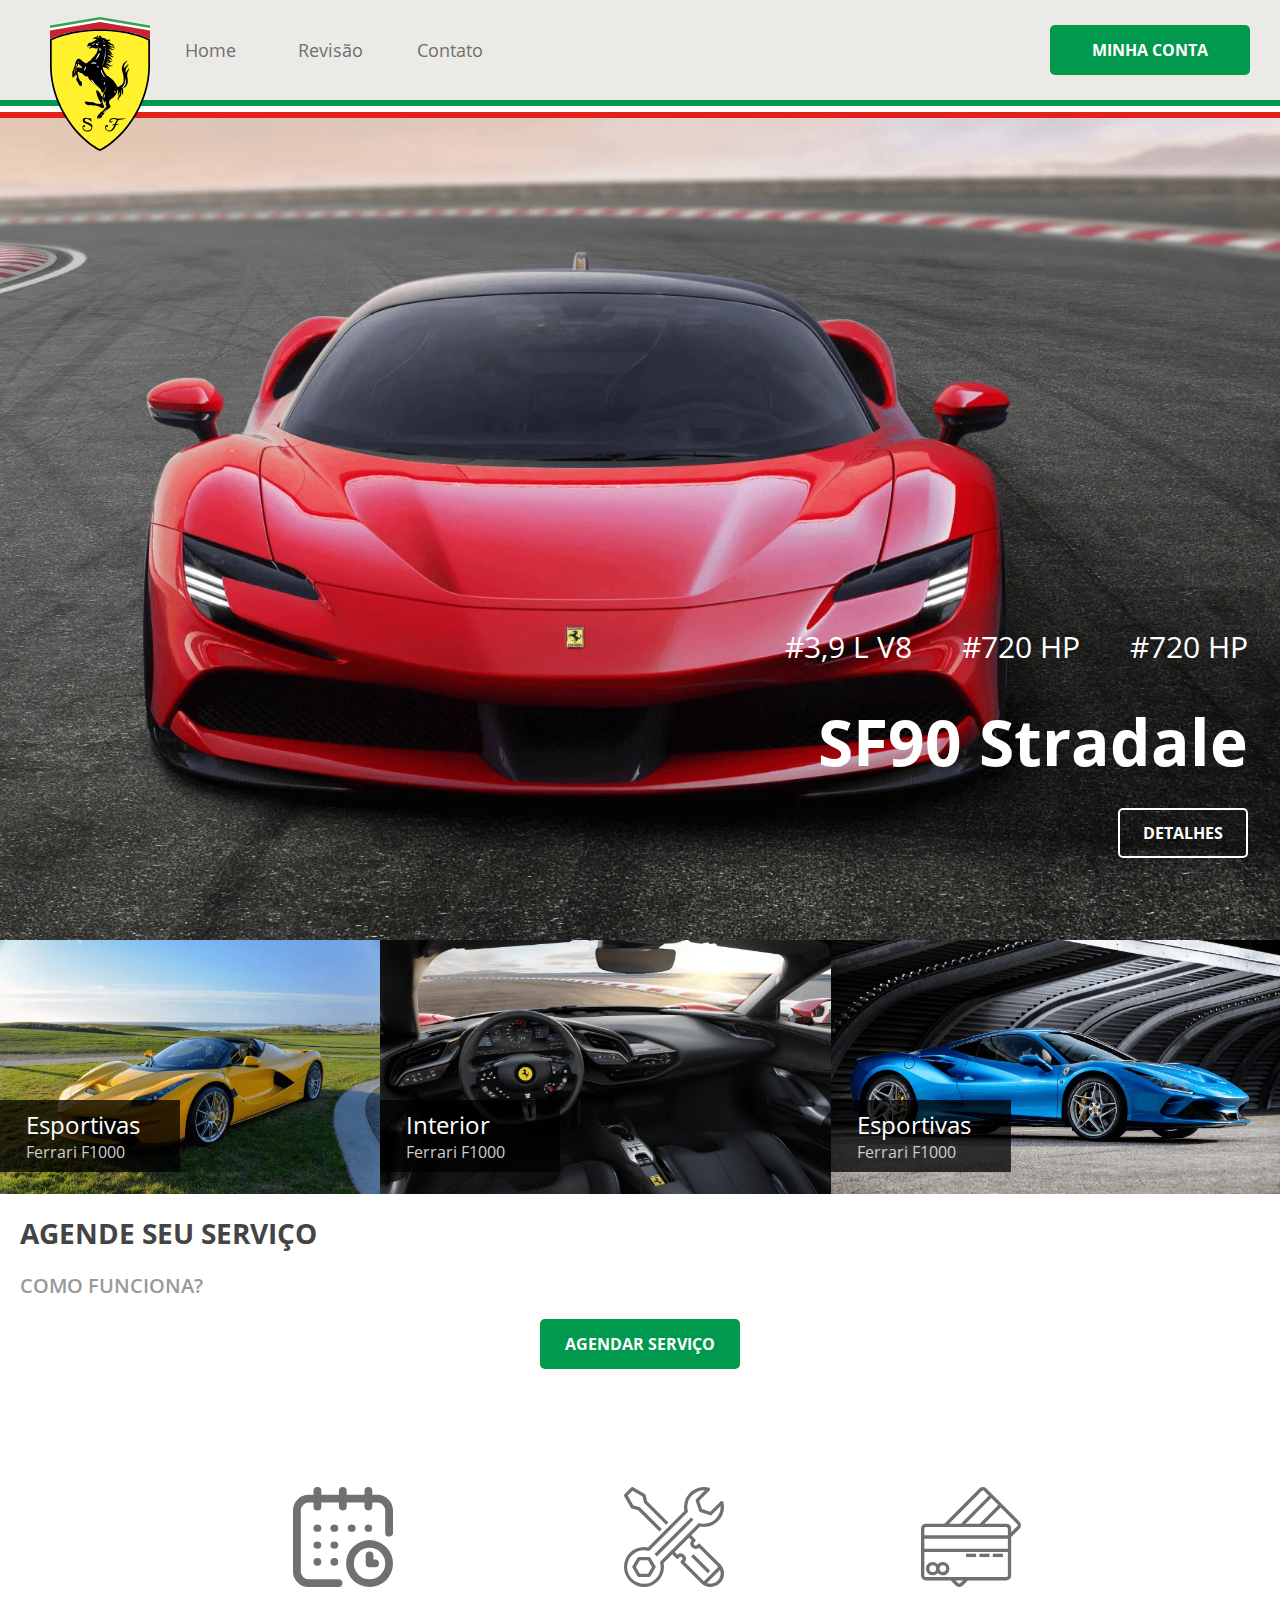
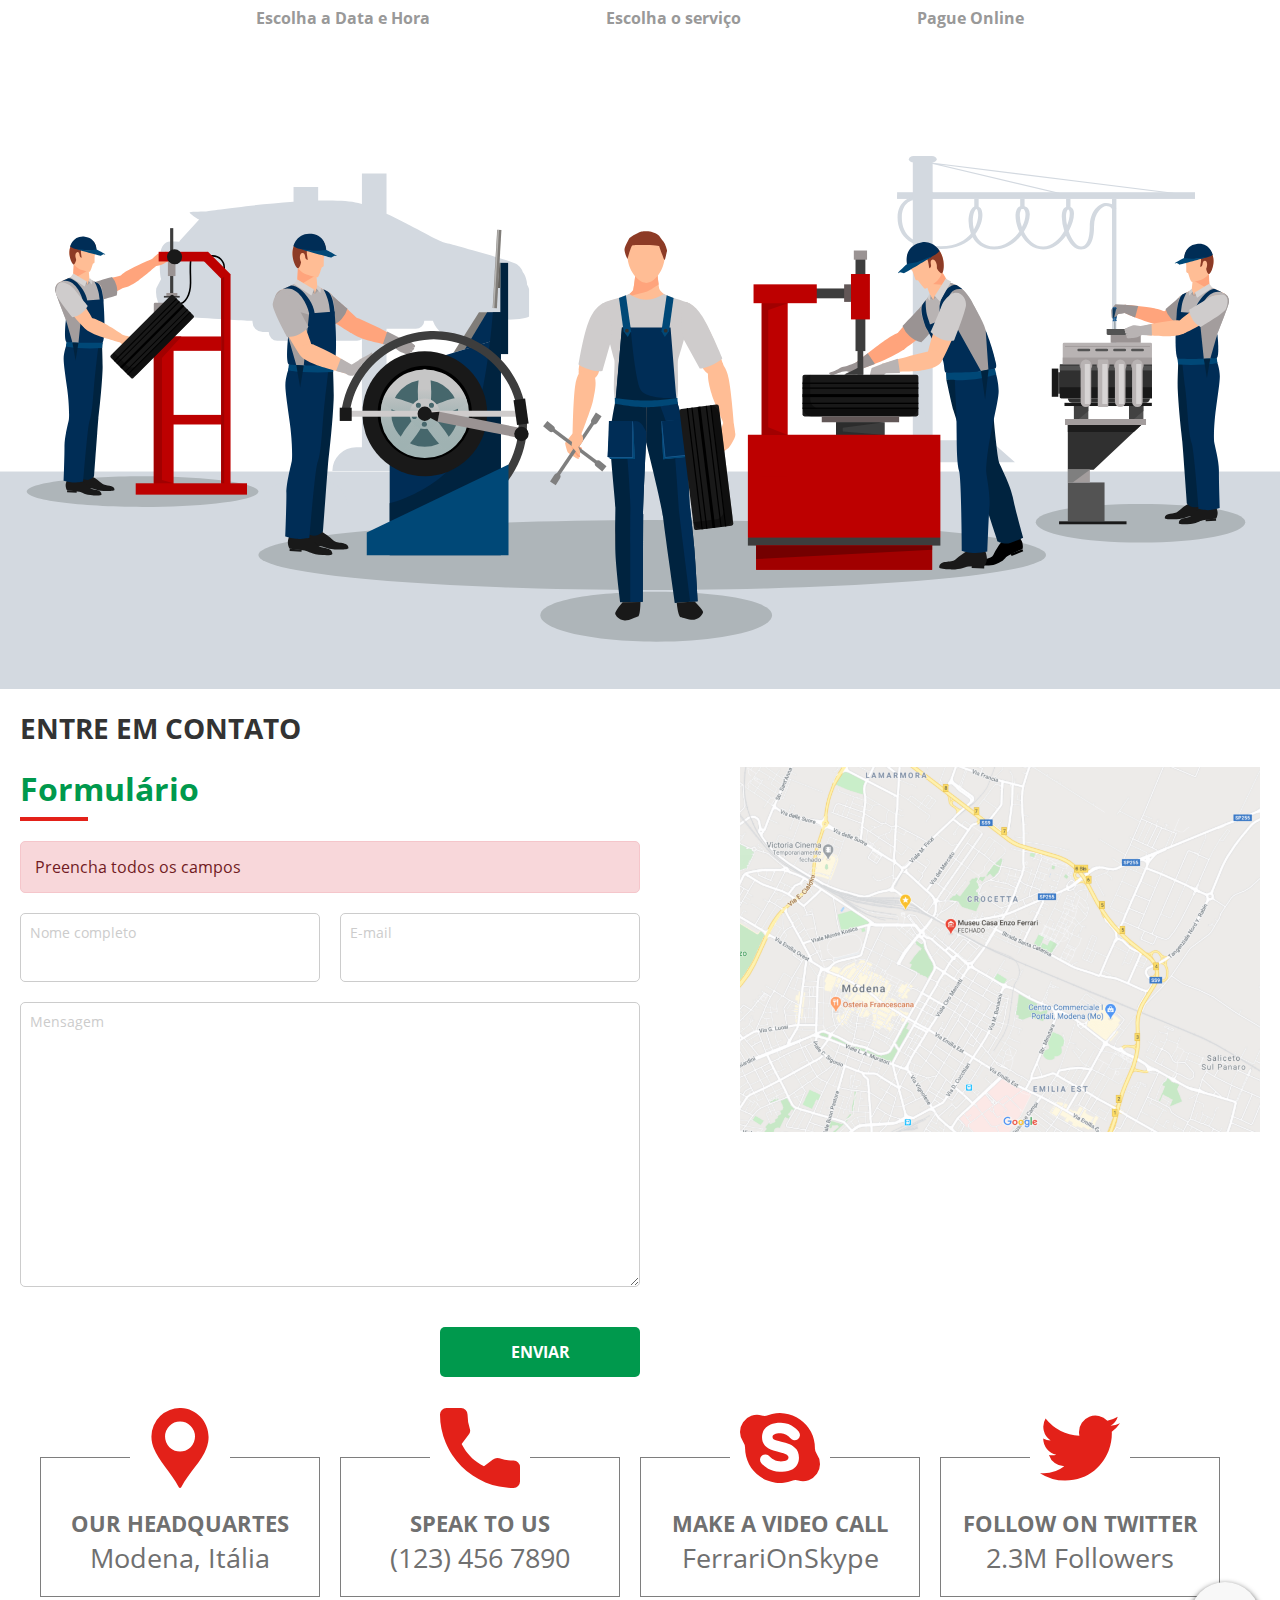
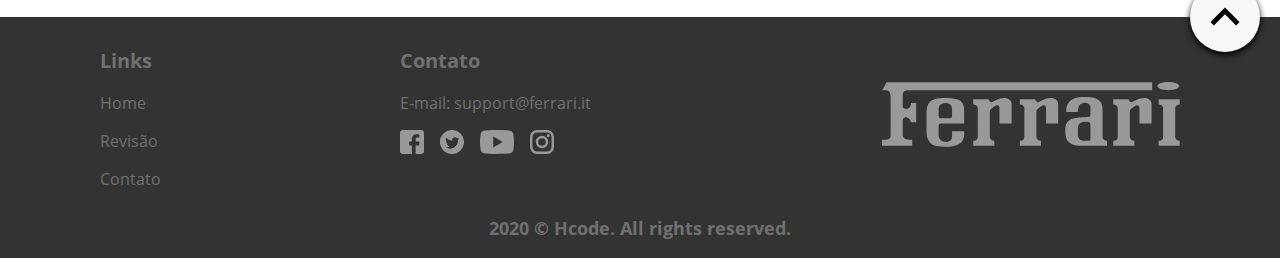
==== commit c9eae5b7: "Dia 2 - Parte 1" ====
--- a/index.html
+++ b/index.html
@@ -164,7 +164,60 @@
       </div>
     </section>
 
-    <section class="gallery"></section>
+    <section class="contact">
+      <h2>Entre em contato</h2>
+      <section>
+        <form action="#" method="post">
+          <header>
+            <h3>Formulário</h3>
+            <hr />
+          </header>
+          <div class="alert danger">
+            Preencha todos os campos
+          </div>
+          <div class="fields">
+            <div class="field">
+              <input type="text" name="name" required="required" id="name" />
+              <label for="name">Nome completo</label>
+            </div>
+            <div class="field">
+              <input type="email" name="email" required="required" id="email" />
+              <label for="email">E-mail</label>
+            </div>
+          </div>
+          <div class="field">
+            <textarea class="field" name="message" id="message" rows="10" cols="20"></textarea>
+            <label for="message">Mensagem</label>
+          </div>
+          <div class="actions">
+            <button type="submit">Enviar</button>
+          </div>
+        </form>
+        <div id="map"></div>
+      </section>
+      <ul class="contacts">
+        <li>
+          <img src="/assets/images/icon-google-place.svg" alt="Lugares">
+          <p class="title">Our headquartes</p>
+          <p>Modena, Itália</p>
+        </li>
+        <li>
+          <img src="/assets/images/icon-phone.svg" alt="Telefone">
+          <p class="title">Speak to us</p>
+          <p>(123) 456 7890</p>
+        </li>
+        <li>
+          <img src="/assets/images/icon-skype.svg" alt="Skype">
+          <p class="title">Make a video call</p>
+          <p>FerrariOnSkype</p>
+        </li>
+        <li>
+          <img src="/assets/images/icon-twitter.svg" alt="Twitter">
+          <p class="title">Follow on twitter</p>
+          <p>2.3M Followers</p>
+        </li>
+      </ul>
+    </section>
   </main>
 
   <footer id="footer">
--- a/assets/css/main.css
+++ b/assets/css/main.css
@@ -953,7 +953,7 @@
 #home {
   flex-direction: column;
 }
-#home header {
+#home > header {
   width: 100%;
   min-width: 320px;
   min-height: calc(100vh - 60px);
@@ -967,7 +967,7 @@
   align-items: flex-end;
   padding: 2em;
 }
-#home header a {
+#home > header a {
   min-width: 130px;
   border: none;
   height: 50px;
@@ -986,17 +986,17 @@
   color: var(--white);
   border: var(--white) 2px solid;
 }
-#home header a:hover {
+#home > header a:hover {
   background-color: var(--black-10);
 }
-#home header a:active {
+#home > header a:active {
   background-color: var(--black-75);
 }
-#home header a:hover {
+#home > header a:hover {
   background-color: var(--white);
   color: var(--black);
 }
-#home header h1 {
+#home > header h1 {
   color: var(--white);
   font-size: 4em;
   font-weight: bold;
@@ -1004,7 +1004,7 @@
   line-height: 1.25em;
   margin: 0.4em 0;
 }
-#home header ul {
+#home > header ul {
   display: none;
 }
 #home .gallery {
@@ -1045,7 +1045,7 @@
 #home .services {
   flex-direction: column;
   padding: var(--space);
-  padding-bottom: 60vw;
+  padding-bottom: calc(60vw - 10%);
   background-image: url("/assets/images/services.svg");
   background-size: contain;
   background-repeat: no-repeat;
@@ -1133,8 +1133,108 @@
 #home .services .services_wrapper a:active {
   background-color: var(--green-active);
 }
-
-@media (min-width: 900px) {
+#home .contact {
+  width: 100%;
+  flex-direction: column;
+}
+#home .contact h2 {
+  font-size: 1.75em;
+  font-weight: bold;
+  text-transform: uppercase;
+  color: var(--dark-0);
+  margin: 20px var(--space);
+}
+#home .contact section {
+  flex-direction: column;
+}
+#home .contact section form {
+  margin-bottom: 20px;
+}
+#home .contact section form header {
+  flex-direction: column;
+  margin-bottom: 20px;
+}
+#home .contact section form header h3 {
+  font-size: 32px;
+  font-weight: bold;
+  color: var(--green);
+  margin: 0;
+  margin-bottom: 7px;
+}
+#home .contact section form header hr {
+  border: 0;
+  margin: 0;
+  width: 68px;
+  height: 4px;
+  background-color: var(--red);
+}
+#home .contact section form .alert {
+  width: 100%;
+  padding: 14px;
+  border-radius: 5px;
+  margin-bottom: 20px;
+}
+#home .contact section form .alert.danger {
+  background-color: var(--danger);
+  color: var(--danger-color);
+  border: 1px solid var(--danger-border);
+}
+#home .contact section form .alert.success {
+  background-color: var(--success);
+  color: var(--success-color);
+  border: 1px solid var(--success-border);
+}
+#home .contact section form .actions {
+  width: 100%;
+  justify-content: flex-end;
+}
+#home .contact section form .actions button {
+  width: 100%;
+}
+#home .contact section #map {
+  width: 100%;
+  height: 30vh;
+  background-image: url("/assets/images/mapa.png");
+  margin-bottom: 20px;
+}
+#home .contact .contacts {
+  margin: 0;
+  padding: 0;
+  flex-direction: column;
+  padding: 0 var(--space);
+}
+#home .contact .contacts li {
+  position: relative;
+  margin-top: 60px;
+  margin-bottom: 20px;
+  flex-direction: column;
+  align-items: center;
+  border: 1px solid var(--gray-1);
+  padding: 40px;
+}
+#home .contact .contacts li img {
+  width: 100px;
+  height: 100px;
+  padding: 10px;
+  position: absolute;
+  left: 50%;
+  transform: translateX(-50%);
+  top: -60px;
+  background: linear-gradient(#FFF, #FFF);
+}
+#home .contact .contacts li p {
+  margin: 0;
+  color: var(--gray-0);
+  font-size: 1.7em;
+  width: fit-content;
+}
+#home .contact .contacts li .title {
+  font-size: 1.5em;
+  text-transform: uppercase;
+  font-weight: bold;
+}
+
+@media (min-width: 1200px) {
   #home .gallery {
     flex-direction: row;
   }
@@ -1151,23 +1251,64 @@
     width: 200px;
     margin-bottom: 118px;
   }
+  #home .contact {
+    padding: 0 var(--space);
+  }
+  #home .contact h2 {
+    margin-left: 0;
+    margin-right: 0;
+  }
+  #home .contact section {
+    width: 100%;
+    justify-content: space-between;
+    flex-direction: row;
+    align-items: flex-start;
+  }
+  #home .contact section form {
+    min-width: 50%;
+    margin-right: 100px;
+    padding: 0;
+  }
+  #home .contact section form .actions button {
+    width: 200px;
+  }
+  #home .contact section #map {
+    width: 50%;
+    background-image: url("/assets/images/mapa@2x.png");
+    background-repeat: no-repeat;
+    background-size: contain;
+    height: 30vw;
+  }
+  #home .contact .contacts {
+    flex-direction: row;
+  }
+  #home .contact .contacts li {
+    width: 100%;
+    margin-right: 20px;
+    padding: 0;
+    padding-top: 50px;
+    padding-bottom: 20px;
+  }
+  #home .contact .contacts li .title {
+    font-size: 1.4em;
+  }
 }
 @media (min-width: 1200px) {
-  #home header {
+  #home > header {
     background-image: url("/assets/images/ferrari-vermelha.webp");
   }
-  #home header a {
+  #home > header a {
     margin-bottom: 50px;
   }
-  #home header h1 {
+  #home > header h1 {
     margin-top: 40px;
   }
-  #home header ul {
+  #home > header ul {
     display: flex;
     color: var(--white);
     margin: 0;
   }
-  #home header ul li {
+  #home > header ul li {
     font-size: 30px;
     height: 30px;
     line-height: 30px;
